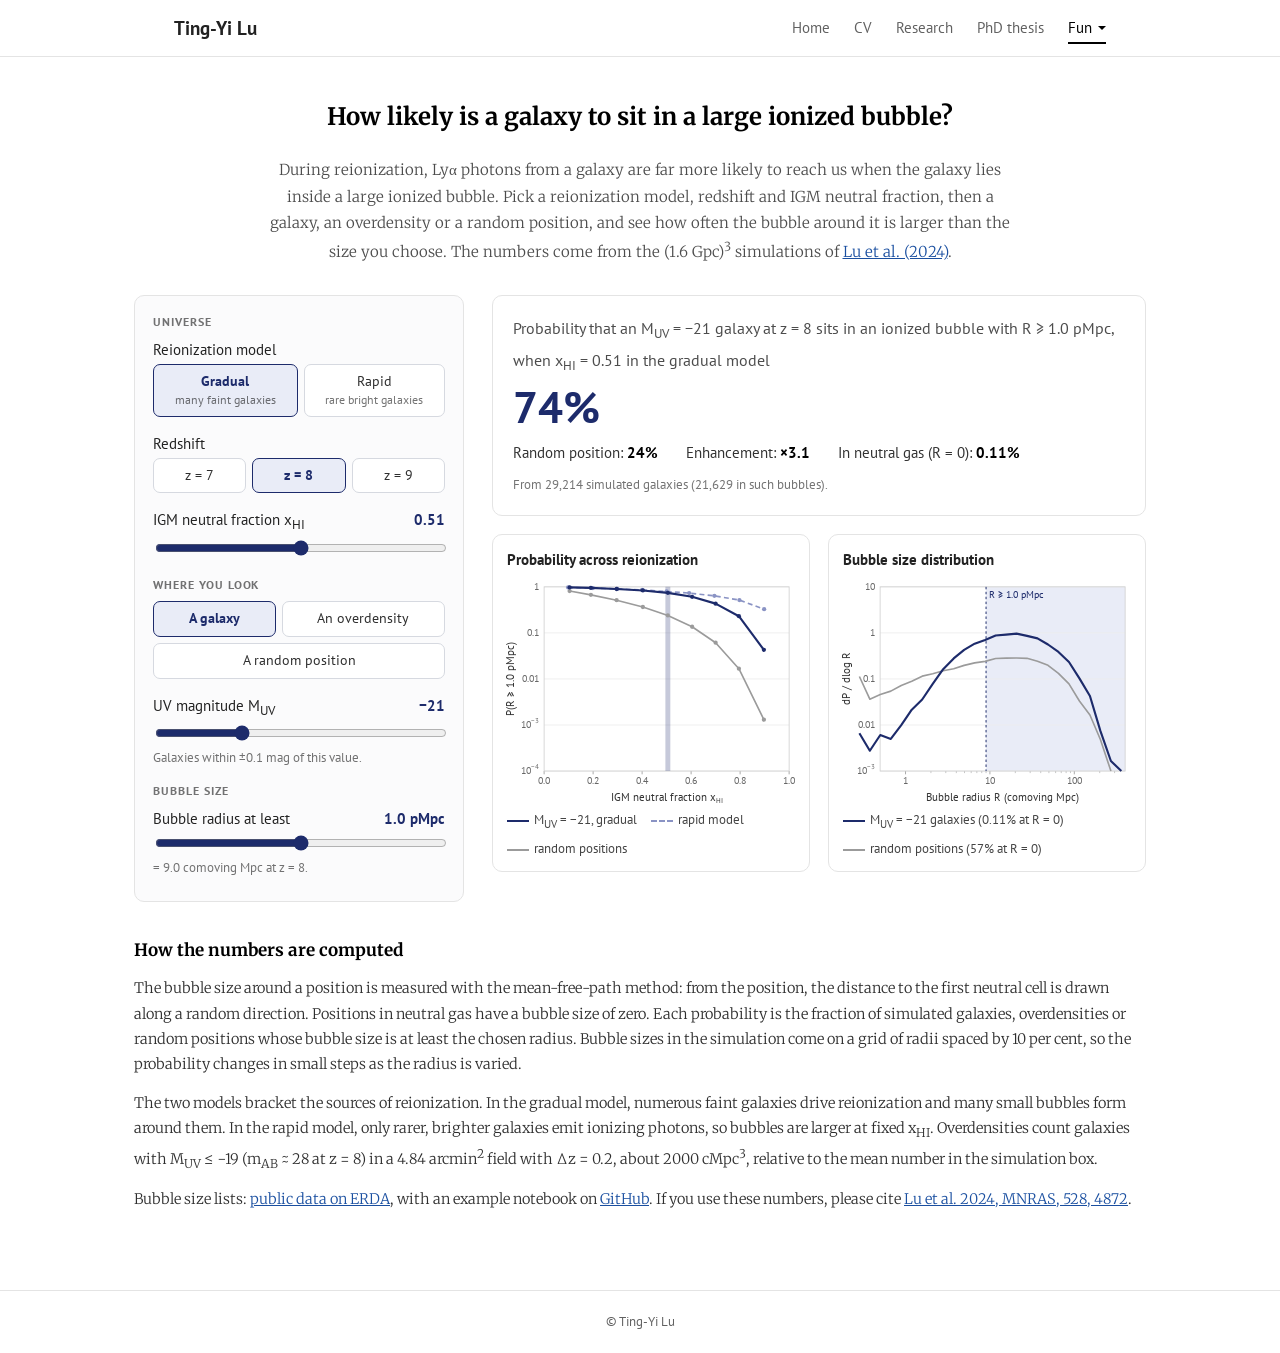
==== bubble-probability.html @ 091bacfe "b" ====
<!DOCTYPE html>
<html lang="en">
<head>
  <meta charset="utf-8">
  <meta name="viewport" content="width=device-width, initial-scale=1">
  <title>Ionized bubble probability – Ting-Yi Lu</title>
  <meta name="description" content="Probability that a reionization-era galaxy, galaxy overdensity or random position sits in a large ionized bubble, from the simulations of Lu et al. (2024).">
  <link rel="preconnect" href="https://fonts.googleapis.com">
  <link rel="preconnect" href="https://fonts.gstatic.com" crossorigin>
  <link href="https://fonts.googleapis.com/css2?family=Merriweather:wght@300;400;700&family=PT+Sans:wght@400;700&display=swap" rel="stylesheet">
  <link rel="stylesheet" href="assets/nav.css">
  <link rel="stylesheet" href="assets/site.css">
  <style>
    main { max-width: 1060px; }
    .lede { max-width: 760px; margin: -12px auto 30px; text-align: center; color: rgba(0,0,0,.7); }
    .calc { display: grid; grid-template-columns: 330px minmax(0, 1fr); gap: 28px; align-items: start; }
    .panel { border: 1px solid #e4e4e4; border-radius: 10px; padding: 18px 18px 8px; background: #fbfbfc; font-family: "PT Sans", Arial, sans-serif; font-size: 15px; line-height: 1.4; }
    .panel h2 { font-family: "PT Sans", Arial, sans-serif; font-size: 12px; letter-spacing: .08em; text-transform: uppercase; color: rgba(0,0,0,.55); margin: 0 0 8px; }
    .ctl { margin-bottom: 16px; }
    .ctl label.t, .ctl .t { display: flex; justify-content: space-between; gap: 8px; color: #222; margin-bottom: 4px; }
    .ctl output { font-variant-numeric: tabular-nums; color: #1d2b6b; font-weight: 700; white-space: nowrap; }
    .ctl .hint { font-size: 13px; color: rgba(0,0,0,.55); margin-top: 3px; }
    input[type=range] { width: 100%; accent-color: #1d2b6b; }
    .seg { display: flex; flex-wrap: wrap; gap: 6px; }
    .seg label { flex: 1 1 auto; text-align: center; border: 1px solid #d6d9e0; border-radius: 7px; padding: 7px 8px; cursor: pointer; background: #fff; font-size: 14px; }
    .seg input { position: absolute; opacity: 0; pointer-events: none; }
    .seg label:has(input:checked) { border-color: #1d2b6b; background: #e9ecf7; color: #1d2b6b; font-weight: 700; }
    .seg label:has(input:focus-visible) { outline: 2px solid #1d2b6b; outline-offset: 1px; }
    .seg label small { display: block; font-weight: 400; color: rgba(0,0,0,.55); font-size: 12px; }
    .tracer-opts[hidden] { display: none; }

    .result { border: 1px solid #e4e4e4; border-radius: 10px; padding: 18px 20px; margin-bottom: 18px; font-family: "PT Sans", Arial, sans-serif; }
    .result .q { color: rgba(0,0,0,.7); font-size: 16px; margin: 0 0 6px; }
    .result .big { font-size: 44px; line-height: 1.1; color: #1d2b6b; font-weight: 700; font-variant-numeric: tabular-nums; }
    .result .row { display: flex; flex-wrap: wrap; gap: 6px 28px; margin-top: 8px; font-size: 15px; color: #333; }
    .result .row b { color: #000; }
    .result .small { font-size: 13px; color: rgba(0,0,0,.55); margin-top: 8px; }
    .charts { display: grid; grid-template-columns: 1fr 1fr; gap: 18px; }
    .chart { border: 1px solid #e4e4e4; border-radius: 10px; padding: 12px 10px 6px; }
    .chart h3 { font-family: "PT Sans", Arial, sans-serif; font-size: 15px; margin: 0 4px 4px; color: #222; font-weight: 700; }
    .chart svg { display: block; width: 100%; height: auto; }
    .chart svg text { font-family: "PT Sans", Arial, sans-serif; }
    .legend { display: flex; flex-wrap: wrap; gap: 4px 14px; font-family: "PT Sans", Arial, sans-serif; font-size: 13px; color: #444; margin: 2px 4px 4px; }
    .legend i { display: inline-block; width: 22px; height: 0; border-top: 2.5px solid; vertical-align: middle; margin-right: 5px; }
    .about { margin-top: 34px; font-size: 14.5px; }
    .about h2 { margin-top: 0; }
    .about p { margin-bottom: .9em; }

    @media (max-width: 900px) {
      .calc { grid-template-columns: 1fr; }
      .charts { grid-template-columns: 1fr; }
    }
    @media (max-width: 760px) {
      .lede { margin-top: -6px; text-align: left; font-size: 15px; }
      .result .big { font-size: 38px; }
      .about { font-size: 15px; }
    }
  </style>
</head>
<body>
  <header class="site-header">
    <div class="bar">
      <a class="brand" href="index.html">Ting-Yi Lu</a>
      <nav class="site-nav" aria-label="Main">
        <ul>
          <li><a href="index.html">Home</a></li>
          <li><a href="cv.html">CV</a></li>
          <li><a href="research.html">Research</a></li>
          <li><a href="phd-thesis.html">PhD thesis</a></li>
          <li>
            <details class="current">
              <summary>Fun</summary>
              <ul class="menu">
                <li><a href="sed-explorer.html">High-z galaxy SED explorer</a></li>
                <li><a href="bubble-probability.html" aria-current="page">Ionized bubble probability</a></li>
                <!-- Add new tools here as <li><a href="page.html">Title</a></li> -->
              </ul>
            </details>
          </li>
        </ul>
      </nav>
    </div>
  </header>

  <main>
    <h1>How likely is a galaxy to sit in a large ionized bubble?</h1>
    <p class="lede">During reionization, Lyα photons from a galaxy are far more likely to reach us when the galaxy lies inside a large ionized bubble. Pick a reionization model, redshift and IGM neutral fraction, then a galaxy, an overdensity or a random position, and see how often the bubble around it is larger than the size you choose. The numbers come from the (1.6&nbsp;Gpc)<sup>3</sup> simulations of <a href="https://academic.oup.com/mnras/article/528/3/4872/7589722">Lu et al. (2024)</a>.</p>

    <div class="calc">
      <form class="panel" id="form" onsubmit="return false">
        <h2>Universe</h2>
        <div class="ctl">
          <div class="t">Reionization model</div>
          <div class="seg">
            <label><input type="radio" name="model" value="fg" checked>Gradual<small>many faint galaxies</small></label>
            <label><input type="radio" name="model" value="bg">Rapid<small>rare bright galaxies</small></label>
          </div>
        </div>
        <div class="ctl">
          <div class="t">Redshift</div>
          <div class="seg">
            <label><input type="radio" name="z" value="7">z = 7</label>
            <label><input type="radio" name="z" value="8" checked>z = 8</label>
            <label><input type="radio" name="z" value="9">z = 9</label>
          </div>
        </div>
        <div class="ctl">
          <label class="t" for="xhi"><span>IGM neutral fraction x<sub>HI</sub></span> <output id="xhio"></output></label>
          <input id="xhi" type="range" min="0" max="8" step="1" value="4">
        </div>

        <h2>Where you look</h2>
        <div class="ctl">
          <div class="seg">
            <label><input type="radio" name="tracer" value="muv" checked>A galaxy</label>
            <label><input type="radio" name="tracer" value="od">An overdensity</label>
            <label><input type="radio" name="tracer" value="rand">A random position</label>
          </div>
        </div>
        <div class="ctl tracer-opts" id="opt-muv">
          <label class="t" for="muv"><span>UV magnitude M<sub>UV</sub></span> <output id="muvo"></output></label>
          <input id="muv" type="range" min="-23" max="-16" step="1" value="-21">
          <div class="hint">Galaxies within ±0.1 mag of this value.</div>
        </div>
        <div class="ctl tracer-opts" id="opt-od" hidden>
          <label class="t" for="od"><span>Overdensity N/⟨N⟩ at least</span> <output id="odo"></output></label>
          <input id="od" type="range" min="0" max="29" step="1" value="3">
          <div class="hint" id="odhint"></div>
        </div>

        <h2>Bubble size</h2>
        <div class="ctl">
          <label class="t" for="rmin"><span>Bubble radius at least</span> <output id="rmino"></output></label>
          <input id="rmin" type="range" min="-1" max="1" step="0.05" value="0">
          <div class="hint" id="rminhint"></div>
        </div>
      </form>

      <div>
        <div class="result" aria-live="polite">
          <p class="q" id="question"></p>
          <div class="big" id="pbig">…</div>
          <div class="row" id="prow"></div>
          <div class="small" id="psmall"></div>
        </div>
        <div class="charts">
          <div class="chart">
            <h3>Probability across reionization</h3>
            <svg id="c1" viewBox="0 0 360 280" role="img" aria-label="Probability of a large bubble as a function of the IGM neutral fraction"></svg>
            <div class="legend" id="l1"></div>
          </div>
          <div class="chart">
            <h3>Bubble size distribution</h3>
            <svg id="c2" viewBox="0 0 360 280" role="img" aria-label="Distribution of bubble sizes around the selected tracer and around random positions"></svg>
            <div class="legend" id="l2"></div>
          </div>
        </div>
      </div>
    </div>

    <section class="about">
      <h2>How the numbers are computed</h2>
      <p>The bubble size around a position is measured with the mean-free-path method: from the position, the distance to the first neutral cell is drawn along a random direction. Positions in neutral gas have a bubble size of zero. Each probability is the fraction of simulated galaxies, overdensities or random positions whose bubble size is at least the chosen radius. Bubble sizes in the simulation come on a grid of radii spaced by 10 per cent, so the probability changes in small steps as the radius is varied.</p>
      <p>The two models bracket the sources of reionization. In the gradual model, numerous faint galaxies drive reionization and many small bubbles form around them. In the rapid model, only rarer, brighter galaxies emit ionizing photons, so bubbles are larger at fixed x<sub>HI</sub>. Overdensities count galaxies with M<sub>UV</sub> ≤ −19 (m<sub>AB</sub> ≈ 28 at z = 8) in a 4.84 arcmin<sup>2</sup> field with Δz = 0.2, about 2000 cMpc<sup>3</sup>, relative to the mean number in the simulation box.</p>
      <p>Bubble size lists: <a href="https://sid.erda.dk/sharelink/EPDFBeVtfZ">public data on ERDA</a>, with an example notebook on <a href="https://github.com/ting-yi-lu/bubble_size_overdensities_paper">GitHub</a>. If you use these numbers, please cite <a href="https://academic.oup.com/mnras/article/528/3/4872/7589722">Lu et al. 2024, MNRAS, 528, 4872</a>.</p>
    </section>
  </main>

  <footer>&copy; Ting-Yi Lu</footer>
  <script src="assets/site.js"></script>
  <script src="assets/bubble_prob_data.js"></script>
  <script src="assets/bubble_prob.js"></script>
</body>
</html>
---- assets/nav.css ----
/* Top menu bar shared by every page (also used by the SED explorer page). */
/* ---------- Top navigation (same on every page) ---------- */
.site-header {
  margin: 0;
  position: sticky; top: 0; z-index: 1000;
  background: #fff;                       /* fully opaque: page text no longer shows through */
  border-bottom: 1px solid #e4e4e4;
  font-family: "PT Sans", Arial, sans-serif;
  font-weight: 400;
  line-height: 1.3;
}
.site-header .bar {
  max-width: 980px; margin: 0 auto; padding: 0 24px; min-height: 56px;
  display: flex; align-items: center; justify-content: space-between; gap: 16px;
}
.site-header .brand {
  font-size: 19px; font-weight: 700; color: #212121; text-decoration: none; white-space: nowrap;
}
.site-nav > ul { list-style: none; margin: 0; padding: 0; display: flex; align-items: center; gap: 24px; }
.site-nav a, .site-nav summary {
  color: rgba(0, 0, 0, 0.62); text-decoration: none; font-size: 15px; cursor: pointer;
  display: inline-block; padding: 6px 0 4px; border-bottom: 2px solid transparent; white-space: nowrap;
}
.site-nav a:hover, .site-nav summary:hover,
.site-nav a[aria-current="page"], .site-nav .current > summary { color: #000; border-bottom-color: #000; }

/* "Fun" drop-down (works with tap on phones and click on desktop) */
.site-nav details { position: relative; }
.site-nav summary { list-style: none; }
.site-nav summary::-webkit-details-marker { display: none; }
.site-nav summary::after {
  content: ""; display: inline-block; margin-left: 6px; vertical-align: 3px;
  border: 4px solid transparent; border-top-color: currentColor; border-bottom: 0;
}
.site-nav .menu {
  position: absolute; right: 0; top: calc(100% + 8px); min-width: 220px;
  list-style: none; margin: 0; padding: 6px 0;
  background: #fff; border: 1px solid #e4e4e4; border-radius: 8px;
  box-shadow: 0 8px 24px rgba(0, 0, 0, 0.12);
}
.site-nav .menu a {
  display: block; padding: 9px 16px; border: 0; color: #212121; white-space: normal;
}
.site-nav .menu a:hover, .site-nav .menu a[aria-current="page"] { background: #f3f4f6; }
.site-nav .menu .soon { display: block; padding: 9px 16px; color: #9a9a9a; font-size: 14px; }

@media (max-width: 760px) {
  .site-header .bar { flex-direction: column; align-items: stretch; gap: 0; padding: 10px 16px 0; min-height: 0; }
  .site-header .brand { padding-bottom: 4px; }
  .site-nav > ul { gap: 18px; flex-wrap: wrap; row-gap: 0; }
  .site-nav a, .site-nav summary { padding: 8px 0 8px; font-size: 15.5px; }
  .site-nav .menu { right: auto; left: 0; }
}
/* The Fun menu is the last item; keep it inside the screen on very small phones */
@media (max-width: 420px) {
  .site-nav li:last-child .menu { left: auto; right: 0; }
}
---- assets/site.css ----
/* Shared styles for every page of the site. */
:root {
  --text: rgba(0, 0, 0, 0.82);
  --muted: rgba(0, 0, 0, 0.62);
  --link: #1a4fa0;
  --line: #e4e4e4;
  --max: 980px;
  --nav-h: 56px;
}
* { box-sizing: border-box; }
html { scroll-behavior: smooth; -webkit-text-size-adjust: 100%; }
body {
  margin: 0;
  color: var(--text);
  background: #fff;
  font-family: Merriweather, Georgia, serif;
  font-weight: 300;
  font-size: 15px;
  line-height: 1.75;
}
a { color: var(--link); }
a:hover { text-decoration: none; }

/* ---------- Page body ---------- */
main { max-width: var(--max); margin: 0 auto; padding: 44px 24px 64px; }
h1 {
  font-family: Merriweather, Georgia, serif; font-weight: 700;
  font-size: 24px; line-height: 1.35; text-align: center; color: #000; margin: 0 0 36px;
}
h2 {
  font-family: Merriweather, Georgia, serif; font-weight: 700;
  font-size: 17px; color: #000; margin: 2em 0 0.6em;
}
p { margin: 0 0 1.1em; }

/* Home */
.intro { display: grid; grid-template-columns: minmax(0, 1fr) 260px; gap: 40px; align-items: start; }
.intro .text p { text-align: justify; hyphens: manual; -webkit-hyphens: manual; }
.photo { margin: 0; }
.photo img { width: 100%; height: auto; display: block; }
.contact { margin-top: 1.8em; }
.contact p { margin: 0 0 0.35em; text-align: left; }

/* Research */
.pubs { list-style: none; padding: 0; margin: 0 0 0.6em; }
.pubs li { margin: 0 0 0.7em; }
.note { font-size: 12px; color: var(--muted); }

/* PDF pages (CV, PhD thesis) */
.doc-actions {
  display: flex; flex-wrap: wrap; justify-content: center; gap: 10px 22px;
  font-family: "PT Sans", Arial, sans-serif; font-size: 15px; margin: -16px 0 24px;
}
.pdf-view { max-width: 860px; margin: 0 auto; }
.pdf-view canvas {
  display: block; width: 100%; height: auto; margin: 0 auto 16px;
  background: #fff; box-shadow: 0 1px 6px rgba(0, 0, 0, 0.18);
}
.pdf-view .status { text-align: center; color: var(--muted); font-family: "PT Sans", Arial, sans-serif; }

footer {
  border-top: 1px solid var(--line); color: var(--muted);
  font-family: "PT Sans", Arial, sans-serif; font-size: 13px;
  text-align: center; padding: 20px 24px;
}

/* ---------- Phones and narrow windows ---------- */
@media (max-width: 760px) {
  body { font-size: 16px; line-height: 1.7; }
  main { padding: 28px 18px 48px; }
  h1 { font-size: 21px; margin-bottom: 26px; }
  .intro { grid-template-columns: 1fr; gap: 26px; }
  .photo { order: -1; max-width: 220px; margin: 0 auto; }
  .intro .text p { text-align: left; }
  .doc-actions { margin-top: -8px; }
  .pdf-view canvas { margin-bottom: 10px; }
}
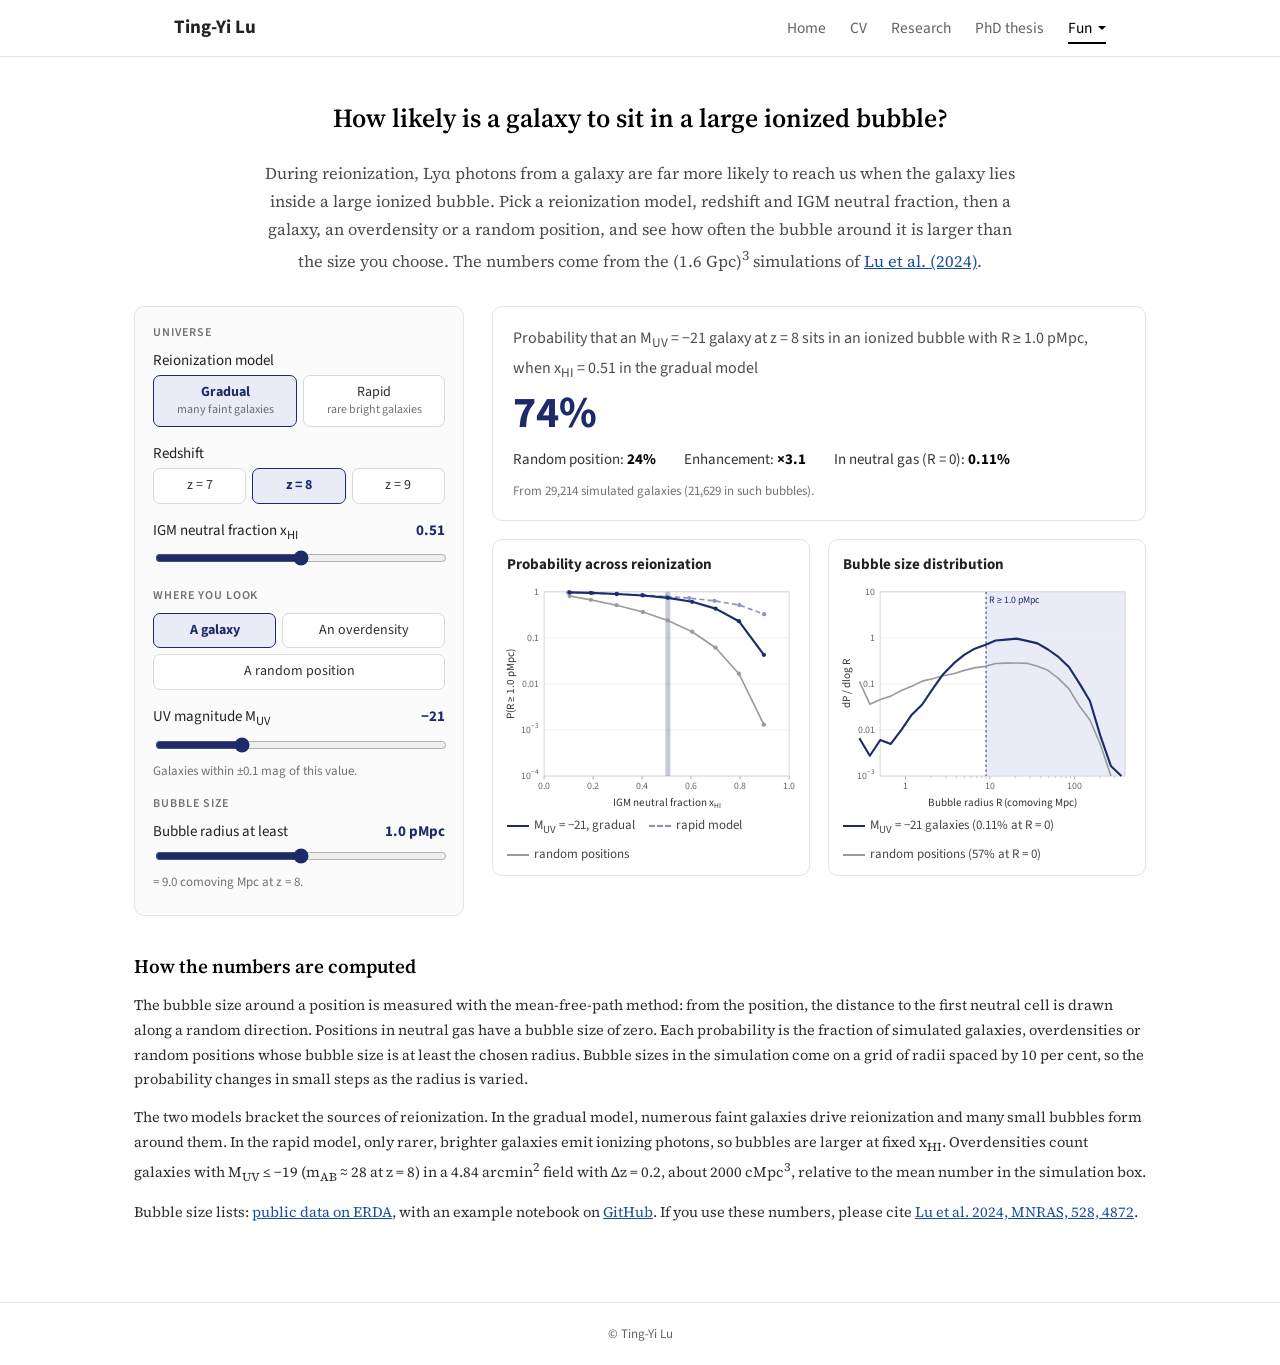
==== commit af3bfecd: "claude" ====
--- a/bubble-probability.html
+++ b/bubble-probability.html
@@ -7,15 +7,15 @@
   <meta name="description" content="Probability that a reionization-era galaxy, galaxy overdensity or random position sits in a large ionized bubble, from the simulations of Lu et al. (2024).">
   <link rel="preconnect" href="https://fonts.googleapis.com">
   <link rel="preconnect" href="https://fonts.gstatic.com" crossorigin>
-  <link href="https://fonts.googleapis.com/css2?family=Merriweather:wght@300;400;700&family=PT+Sans:wght@400;700&display=swap" rel="stylesheet">
+  <link href="https://fonts.googleapis.com/css2?family=Source+Serif+4:ital,opsz,wght@0,8..60,400;0,8..60,600;0,8..60,700;1,8..60,400&family=Source+Sans+3:wght@400;600;700&display=swap" rel="stylesheet">
   <link rel="stylesheet" href="assets/nav.css">
   <link rel="stylesheet" href="assets/site.css">
   <style>
     main { max-width: 1060px; }
     .lede { max-width: 760px; margin: -12px auto 30px; text-align: center; color: rgba(0,0,0,.7); }
     .calc { display: grid; grid-template-columns: 330px minmax(0, 1fr); gap: 28px; align-items: start; }
-    .panel { border: 1px solid #e4e4e4; border-radius: 10px; padding: 18px 18px 8px; background: #fbfbfc; font-family: "PT Sans", Arial, sans-serif; font-size: 15px; line-height: 1.4; }
-    .panel h2 { font-family: "PT Sans", Arial, sans-serif; font-size: 12px; letter-spacing: .08em; text-transform: uppercase; color: rgba(0,0,0,.55); margin: 0 0 8px; }
+    .panel { border: 1px solid #e4e4e4; border-radius: 10px; padding: 18px 18px 8px; background: #fbfbfc; font-family: "Source Sans 3", Arial, sans-serif; font-size: 15px; line-height: 1.4; }
+    .panel h2 { font-family: "Source Sans 3", Arial, sans-serif; font-size: 12px; letter-spacing: .08em; text-transform: uppercase; color: rgba(0,0,0,.55); margin: 0 0 8px; }
     .ctl { margin-bottom: 16px; }
     .ctl label.t, .ctl .t { display: flex; justify-content: space-between; gap: 8px; color: #222; margin-bottom: 4px; }
     .ctl output { font-variant-numeric: tabular-nums; color: #1d2b6b; font-weight: 700; white-space: nowrap; }
@@ -29,7 +29,7 @@
     .seg label small { display: block; font-weight: 400; color: rgba(0,0,0,.55); font-size: 12px; }
     .tracer-opts[hidden] { display: none; }
 
-    .result { border: 1px solid #e4e4e4; border-radius: 10px; padding: 18px 20px; margin-bottom: 18px; font-family: "PT Sans", Arial, sans-serif; }
+    .result { border: 1px solid #e4e4e4; border-radius: 10px; padding: 18px 20px; margin-bottom: 18px; font-family: "Source Sans 3", Arial, sans-serif; }
     .result .q { color: rgba(0,0,0,.7); font-size: 16px; margin: 0 0 6px; }
     .result .big { font-size: 44px; line-height: 1.1; color: #1d2b6b; font-weight: 700; font-variant-numeric: tabular-nums; }
     .result .row { display: flex; flex-wrap: wrap; gap: 6px 28px; margin-top: 8px; font-size: 15px; color: #333; }
@@ -37,10 +37,10 @@
     .result .small { font-size: 13px; color: rgba(0,0,0,.55); margin-top: 8px; }
     .charts { display: grid; grid-template-columns: 1fr 1fr; gap: 18px; }
     .chart { border: 1px solid #e4e4e4; border-radius: 10px; padding: 12px 10px 6px; }
-    .chart h3 { font-family: "PT Sans", Arial, sans-serif; font-size: 15px; margin: 0 4px 4px; color: #222; font-weight: 700; }
+    .chart h3 { font-family: "Source Sans 3", Arial, sans-serif; font-size: 15px; margin: 0 4px 4px; color: #222; font-weight: 700; }
     .chart svg { display: block; width: 100%; height: auto; }
-    .chart svg text { font-family: "PT Sans", Arial, sans-serif; }
-    .legend { display: flex; flex-wrap: wrap; gap: 4px 14px; font-family: "PT Sans", Arial, sans-serif; font-size: 13px; color: #444; margin: 2px 4px 4px; }
+    .chart svg text { font-family: "Source Sans 3", Arial, sans-serif; }
+    .legend { display: flex; flex-wrap: wrap; gap: 4px 14px; font-family: "Source Sans 3", Arial, sans-serif; font-size: 13px; color: #444; margin: 2px 4px 4px; }
     .legend i { display: inline-block; width: 22px; height: 0; border-top: 2.5px solid; vertical-align: middle; margin-right: 5px; }
     .about { margin-top: 34px; font-size: 14.5px; }
     .about h2 { margin-top: 0; }
--- a/assets/nav.css
+++ b/assets/nav.css
@@ -5,7 +5,7 @@
   position: sticky; top: 0; z-index: 1000;
   background: #fff;                       /* fully opaque: page text no longer shows through */
   border-bottom: 1px solid #e4e4e4;
-  font-family: "PT Sans", Arial, sans-serif;
+  font-family: "Source Sans 3", Arial, sans-serif;
   font-weight: 400;
   line-height: 1.3;
 }
@@ -18,7 +18,7 @@
 }
 .site-nav > ul { list-style: none; margin: 0; padding: 0; display: flex; align-items: center; gap: 24px; }
 .site-nav a, .site-nav summary {
-  color: rgba(0, 0, 0, 0.62); text-decoration: none; font-size: 15px; cursor: pointer;
+  color: rgba(0, 0, 0, 0.62); text-decoration: none; font-size: 15.5px; cursor: pointer;
   display: inline-block; padding: 6px 0 4px; border-bottom: 2px solid transparent; white-space: nowrap;
 }
 .site-nav a:hover, .site-nav summary:hover,
--- a/assets/site.css
+++ b/assets/site.css
@@ -13,10 +13,10 @@
   margin: 0;
   color: var(--text);
   background: #fff;
-  font-family: Merriweather, Georgia, serif;
-  font-weight: 300;
-  font-size: 15px;
-  line-height: 1.75;
+  font-family: "Source Serif 4", Georgia, serif;
+  font-weight: 400;
+  font-size: 16.5px;
+  line-height: 1.7;
 }
 a { color: var(--link); }
 a:hover { text-decoration: none; }
@@ -24,18 +24,18 @@
 /* ---------- Page body ---------- */
 main { max-width: var(--max); margin: 0 auto; padding: 44px 24px 64px; }
 h1 {
-  font-family: Merriweather, Georgia, serif; font-weight: 700;
-  font-size: 24px; line-height: 1.35; text-align: center; color: #000; margin: 0 0 36px;
+  font-family: "Source Serif 4", Georgia, serif; font-weight: 600;
+  font-size: 26px; line-height: 1.35; text-align: center; color: #000; margin: 0 0 36px;
 }
 h2 {
-  font-family: Merriweather, Georgia, serif; font-weight: 700;
-  font-size: 17px; color: #000; margin: 2em 0 0.6em;
+  font-family: "Source Serif 4", Georgia, serif; font-weight: 600;
+  font-size: 19px; color: #000; margin: 2em 0 0.6em;
 }
 p { margin: 0 0 1.1em; }
 
 /* Home */
 .intro { display: grid; grid-template-columns: minmax(0, 1fr) 260px; gap: 40px; align-items: start; }
-.intro .text p { text-align: justify; hyphens: manual; -webkit-hyphens: manual; }
+.intro .text p { text-align: left; }
 .photo { margin: 0; }
 .photo img { width: 100%; height: auto; display: block; }
 .contact { margin-top: 1.8em; }
@@ -49,29 +49,28 @@
 /* PDF pages (CV, PhD thesis) */
 .doc-actions {
   display: flex; flex-wrap: wrap; justify-content: center; gap: 10px 22px;
-  font-family: "PT Sans", Arial, sans-serif; font-size: 15px; margin: -16px 0 24px;
+  font-family: "Source Sans 3", Arial, sans-serif; font-size: 15px; margin: -16px 0 24px;
 }
 .pdf-view { max-width: 860px; margin: 0 auto; }
 .pdf-view canvas {
   display: block; width: 100%; height: auto; margin: 0 auto 16px;
   background: #fff; box-shadow: 0 1px 6px rgba(0, 0, 0, 0.18);
 }
-.pdf-view .status { text-align: center; color: var(--muted); font-family: "PT Sans", Arial, sans-serif; }
+.pdf-view .status { text-align: center; color: var(--muted); font-family: "Source Sans 3", Arial, sans-serif; }
 
 footer {
   border-top: 1px solid var(--line); color: var(--muted);
-  font-family: "PT Sans", Arial, sans-serif; font-size: 13px;
+  font-family: "Source Sans 3", Arial, sans-serif; font-size: 13px;
   text-align: center; padding: 20px 24px;
 }
 
 /* ---------- Phones and narrow windows ---------- */
 @media (max-width: 760px) {
-  body { font-size: 16px; line-height: 1.7; }
+  body { font-size: 17px; line-height: 1.65; }
   main { padding: 28px 18px 48px; }
-  h1 { font-size: 21px; margin-bottom: 26px; }
+  h1 { font-size: 23px; margin-bottom: 26px; }
   .intro { grid-template-columns: 1fr; gap: 26px; }
   .photo { order: -1; max-width: 220px; margin: 0 auto; }
-  .intro .text p { text-align: left; }
   .doc-actions { margin-top: -8px; }
   .pdf-view canvas { margin-bottom: 10px; }
 }
